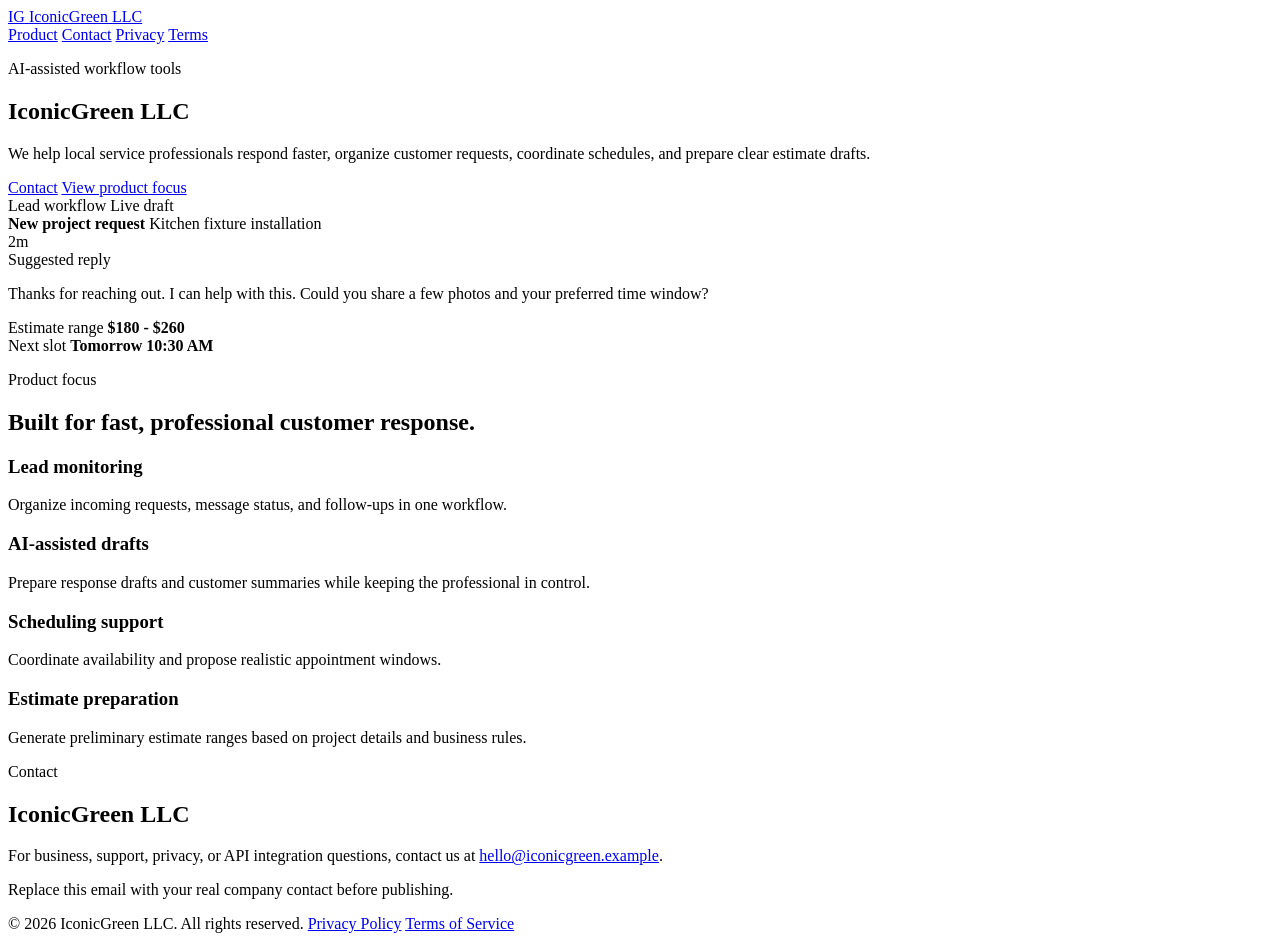
==== index.html @ cc43d06c "Add IconicGreen homepage" ====
<!doctype html>
<html lang="en">
  <head>
    <meta charset="utf-8">
    <meta name="viewport" content="width=device-width, initial-scale=1">
    <meta name="description" content="IconicGreen LLC builds AI-assisted workflow tools for local service professionals.">
    <title>IconicGreen LLC</title>
    <link rel="stylesheet" href="styles.css">
  </head>
  <body>
    <header class="site-header">
      <a class="brand" href="index.html" aria-label="IconicGreen LLC home">
        <span class="brand-mark">IG</span>
        <span>IconicGreen LLC</span>
      </a>
      <nav class="nav" aria-label="Main navigation">
        <a href="#product">Product</a>
        <a href="#contact">Contact</a>
        <a href="privacy.html">Privacy</a>
        <a href="terms.html">Terms</a>
      </nav>
    </header>

    <main>
      <section class="hero">
        <div class="hero-copy">
          <p class="eyebrow">AI-assisted workflow tools</p>
          <h1>IconicGreen LLC</h1>
          <p class="lead">
            We help local service professionals respond faster, organize customer requests,
            coordinate schedules, and prepare clear estimate drafts.
          </p>
          <div class="actions">
            <a class="button primary" href="#contact">Contact</a>
            <a class="button secondary" href="#product">View product focus</a>
          </div>
        </div>

        <aside class="dashboard" aria-label="Product workflow preview">
          <div class="dash-top">
            <span>Lead workflow</span>
            <span class="status">Live draft</span>
          </div>
          <div class="lead-card active">
            <div>
              <strong>New project request</strong>
              <span>Kitchen fixture installation</span>
            </div>
            <span class="time">2m</span>
          </div>
          <div class="reply-box">
            <span class="label">Suggested reply</span>
            <p>
              Thanks for reaching out. I can help with this. Could you share a few photos
              and your preferred time window?
            </p>
          </div>
          <div class="estimate-row">
            <div>
              <span class="label">Estimate range</span>
              <strong>$180 - $260</strong>
            </div>
            <div>
              <span class="label">Next slot</span>
              <strong>Tomorrow 10:30 AM</strong>
            </div>
          </div>
        </aside>
      </section>

      <section id="product" class="section">
        <div class="section-heading">
          <p class="eyebrow">Product focus</p>
          <h2>Built for fast, professional customer response.</h2>
        </div>
        <div class="feature-grid">
          <article class="feature">
            <h3>Lead monitoring</h3>
            <p>Organize incoming requests, message status, and follow-ups in one workflow.</p>
          </article>
          <article class="feature">
            <h3>AI-assisted drafts</h3>
            <p>Prepare response drafts and customer summaries while keeping the professional in control.</p>
          </article>
          <article class="feature">
            <h3>Scheduling support</h3>
            <p>Coordinate availability and propose realistic appointment windows.</p>
          </article>
          <article class="feature">
            <h3>Estimate preparation</h3>
            <p>Generate preliminary estimate ranges based on project details and business rules.</p>
          </article>
        </div>
      </section>

      <section id="contact" class="section contact-section">
        <div>
          <p class="eyebrow">Contact</p>
          <h2>IconicGreen LLC</h2>
          <p>
            For business, support, privacy, or API integration questions, contact us at
            <a href="mailto:hello@iconicgreen.example">hello@iconicgreen.example</a>.
          </p>
          <p class="note">Replace this email with your real company contact before publishing.</p>
        </div>
      </section>
    </main>

    <footer class="site-footer">
      <span>&copy; 2026 IconicGreen LLC. All rights reserved.</span>
      <span>
        <a href="privacy.html">Privacy Policy</a>
        <a href="terms.html">Terms of Service</a>
      </span>
    </footer>
  </body>
</html>
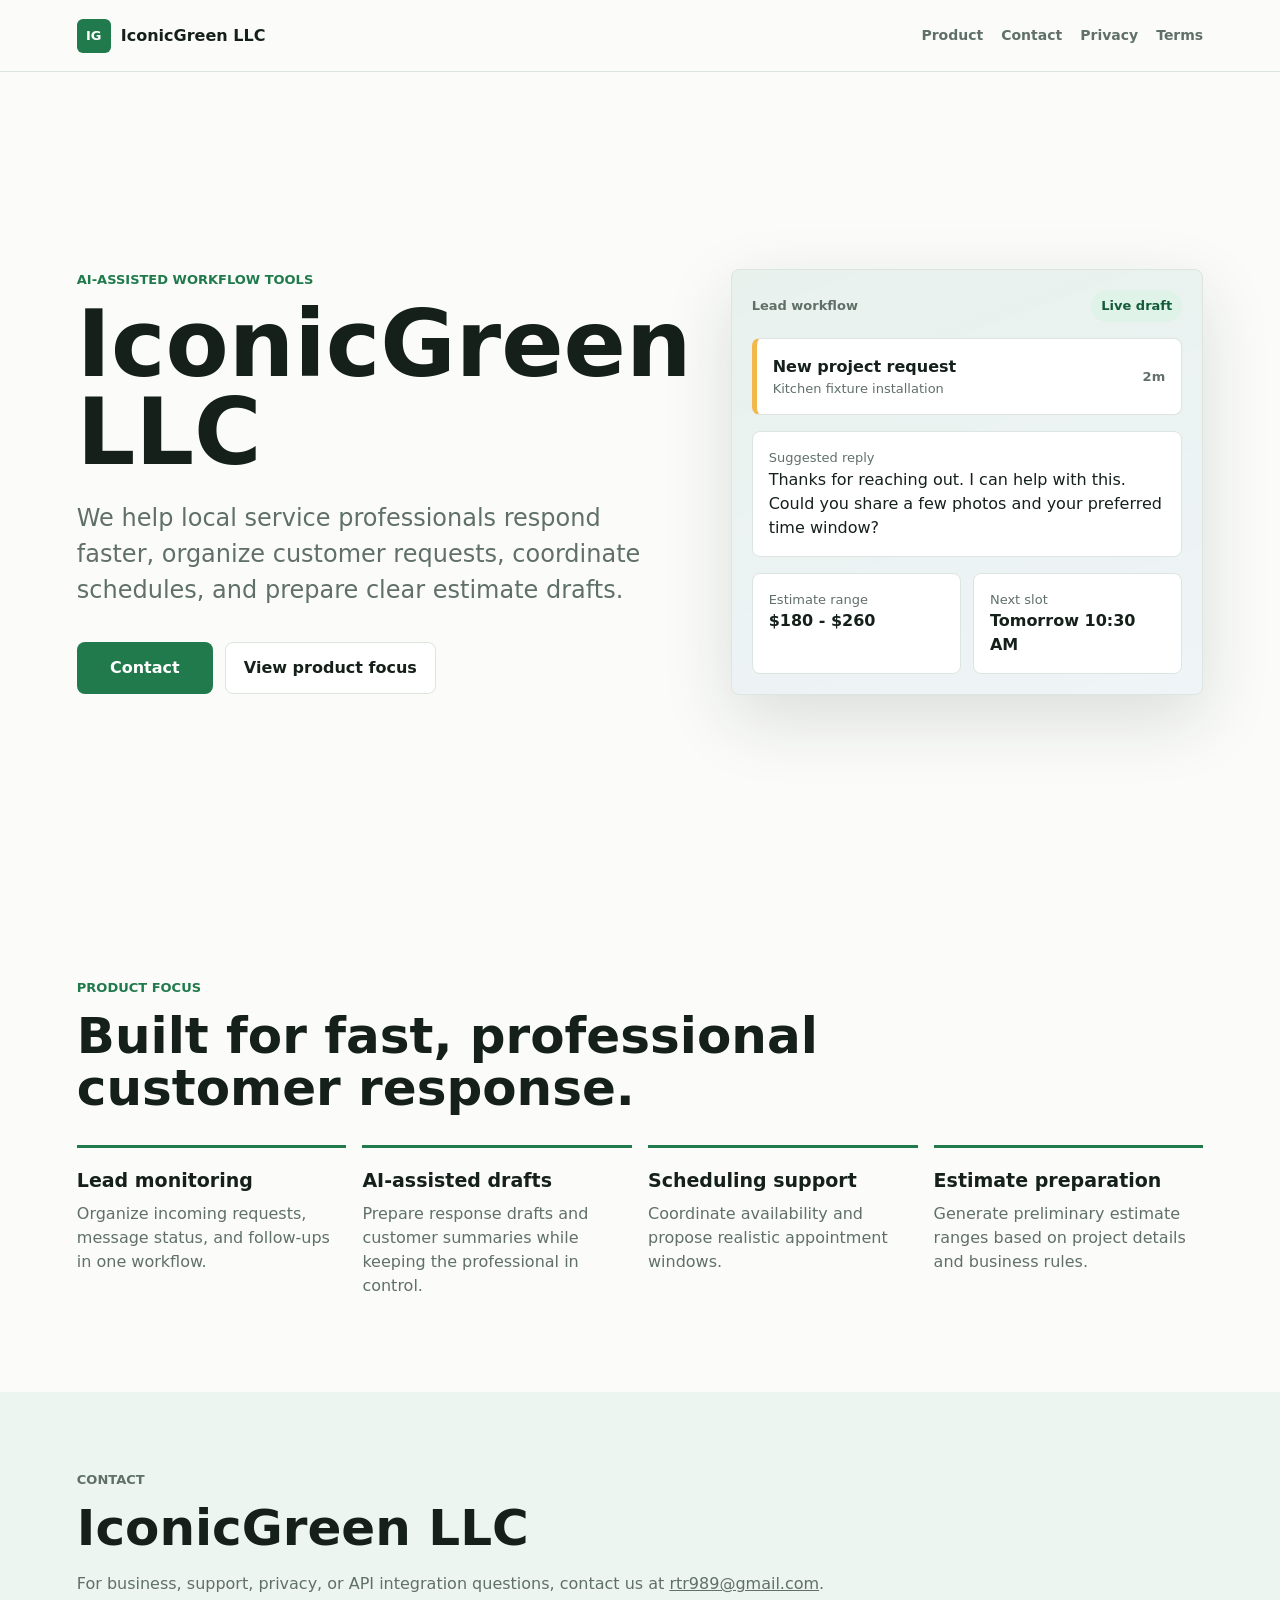
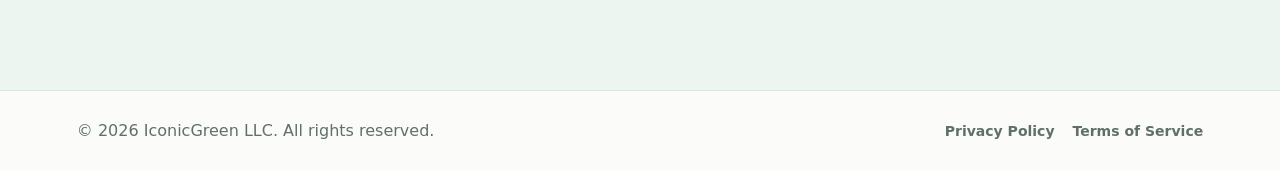
==== commit b5c1e99c: "Update contact email" ====
--- a/index.html
+++ b/index.html
@@ -99,9 +99,8 @@
           <h2>IconicGreen LLC</h2>
           <p>
             For business, support, privacy, or API integration questions, contact us at
-            <a href="mailto:hello@iconicgreen.example">hello@iconicgreen.example</a>.
+            <a href="mailto:rtr989@gmail.com">rtr989@gmail.com</a>.
           </p>
-          <p class="note">Replace this email with your real company contact before publishing.</p>
         </div>
       </section>
     </main>
--- a/styles.css
+++ b/styles.css
@@ -0,0 +1,361 @@
+:root {
+  color-scheme: light;
+  --ink: #15201b;
+  --muted: #607069;
+  --line: #dce5df;
+  --paper: #fbfcfa;
+  --surface: #ffffff;
+  --green: #207a4c;
+  --green-dark: #145c39;
+  --mint: #dff3e8;
+  --amber: #f2b84b;
+  --blue: #2f6f9f;
+  --shadow: 0 24px 70px rgba(21, 32, 27, 0.14);
+}
+
+* {
+  box-sizing: border-box;
+}
+
+html {
+  scroll-behavior: smooth;
+}
+
+body {
+  margin: 0;
+  background: var(--paper);
+  color: var(--ink);
+  font-family: Inter, ui-sans-serif, system-ui, -apple-system, BlinkMacSystemFont, "Segoe UI", sans-serif;
+  line-height: 1.5;
+}
+
+a {
+  color: inherit;
+}
+
+.site-header {
+  align-items: center;
+  background: rgba(251, 252, 250, 0.92);
+  border-bottom: 1px solid var(--line);
+  display: flex;
+  gap: 24px;
+  justify-content: space-between;
+  min-height: 72px;
+  padding: 0 6vw;
+  position: sticky;
+  top: 0;
+  z-index: 10;
+}
+
+.brand {
+  align-items: center;
+  display: inline-flex;
+  font-weight: 800;
+  gap: 10px;
+  text-decoration: none;
+  white-space: nowrap;
+}
+
+.brand-mark {
+  align-items: center;
+  background: var(--green);
+  border-radius: 6px;
+  color: white;
+  display: inline-flex;
+  font-size: 13px;
+  height: 34px;
+  justify-content: center;
+  letter-spacing: 0;
+  width: 34px;
+}
+
+.nav {
+  align-items: center;
+  display: flex;
+  flex-wrap: wrap;
+  gap: 18px;
+  justify-content: flex-end;
+}
+
+.nav a,
+.site-footer a {
+  color: var(--muted);
+  font-size: 14px;
+  font-weight: 650;
+  text-decoration: none;
+}
+
+.nav a:hover,
+.site-footer a:hover {
+  color: var(--green-dark);
+}
+
+.hero {
+  align-items: center;
+  display: grid;
+  gap: 48px;
+  grid-template-columns: minmax(0, 1fr) minmax(330px, 0.78fr);
+  min-height: calc(100vh - 72px);
+  padding: 64px 6vw 72px;
+}
+
+.hero-copy {
+  max-width: 720px;
+}
+
+.eyebrow {
+  color: var(--green);
+  font-size: 13px;
+  font-weight: 800;
+  letter-spacing: 0;
+  margin: 0 0 12px;
+  text-transform: uppercase;
+}
+
+h1,
+h2,
+h3,
+p {
+  margin-top: 0;
+}
+
+h1 {
+  font-size: clamp(48px, 8vw, 92px);
+  line-height: 0.95;
+  margin-bottom: 24px;
+}
+
+h2 {
+  font-size: clamp(30px, 4vw, 50px);
+  line-height: 1.05;
+  margin-bottom: 18px;
+}
+
+h3 {
+  font-size: 19px;
+  margin-bottom: 8px;
+}
+
+.lead {
+  color: var(--muted);
+  font-size: clamp(19px, 2vw, 24px);
+  max-width: 660px;
+}
+
+.actions {
+  display: flex;
+  flex-wrap: wrap;
+  gap: 12px;
+  margin-top: 34px;
+}
+
+.button {
+  border: 1px solid transparent;
+  border-radius: 8px;
+  display: inline-flex;
+  font-weight: 800;
+  justify-content: center;
+  min-width: 136px;
+  padding: 13px 18px;
+  text-decoration: none;
+}
+
+.primary {
+  background: var(--green);
+  color: white;
+}
+
+.secondary {
+  background: white;
+  border-color: var(--line);
+  color: var(--ink);
+}
+
+.dashboard {
+  background:
+    linear-gradient(160deg, rgba(32, 122, 76, 0.1), rgba(47, 111, 159, 0.08)),
+    var(--surface);
+  border: 1px solid var(--line);
+  border-radius: 8px;
+  box-shadow: var(--shadow);
+  display: grid;
+  gap: 16px;
+  padding: 20px;
+}
+
+.dash-top,
+.estimate-row,
+.lead-card {
+  align-items: center;
+  display: flex;
+  gap: 12px;
+  justify-content: space-between;
+}
+
+.dash-top {
+  color: var(--muted);
+  font-size: 13px;
+  font-weight: 800;
+}
+
+.status {
+  background: var(--mint);
+  border-radius: 999px;
+  color: var(--green-dark);
+  padding: 6px 10px;
+}
+
+.lead-card,
+.reply-box,
+.estimate-row > div {
+  background: white;
+  border: 1px solid var(--line);
+  border-radius: 8px;
+  padding: 16px;
+}
+
+.lead-card span,
+.label {
+  color: var(--muted);
+  display: block;
+  font-size: 13px;
+}
+
+.active {
+  border-left: 5px solid var(--amber);
+}
+
+.time {
+  color: var(--blue);
+  font-weight: 800;
+}
+
+.reply-box p {
+  margin-bottom: 0;
+}
+
+.estimate-row {
+  align-items: stretch;
+}
+
+.estimate-row > div {
+  flex: 1;
+}
+
+.section {
+  padding: 78px 6vw;
+}
+
+.section-heading {
+  max-width: 760px;
+}
+
+.feature-grid {
+  display: grid;
+  gap: 16px;
+  grid-template-columns: repeat(4, minmax(0, 1fr));
+  margin-top: 30px;
+}
+
+.feature {
+  border-top: 3px solid var(--green);
+  padding-top: 18px;
+}
+
+.feature p,
+.contact-section p,
+.legal-content p {
+  color: var(--muted);
+}
+
+.contact-section {
+  background: #edf5f0;
+}
+
+.note {
+  font-size: 14px;
+  font-weight: 700;
+}
+
+.site-footer {
+  align-items: center;
+  border-top: 1px solid var(--line);
+  color: var(--muted);
+  display: flex;
+  flex-wrap: wrap;
+  gap: 16px;
+  justify-content: space-between;
+  padding: 28px 6vw;
+}
+
+.site-footer span:last-child {
+  display: inline-flex;
+  gap: 18px;
+}
+
+.legal-page {
+  padding: 64px 6vw;
+}
+
+.legal-content {
+  background: white;
+  border: 1px solid var(--line);
+  border-radius: 8px;
+  margin: 0 auto;
+  max-width: 900px;
+  padding: clamp(28px, 5vw, 56px);
+}
+
+.legal-content h1 {
+  font-size: clamp(42px, 6vw, 68px);
+}
+
+.legal-content h2 {
+  font-size: 24px;
+  margin-top: 34px;
+}
+
+@media (max-width: 900px) {
+  .hero,
+  .feature-grid {
+    grid-template-columns: 1fr;
+  }
+
+  .hero {
+    min-height: auto;
+    padding-top: 48px;
+  }
+
+  .dashboard {
+    max-width: 640px;
+  }
+}
+
+@media (max-width: 620px) {
+  .site-header {
+    align-items: flex-start;
+    flex-direction: column;
+    min-height: 0;
+    padding-bottom: 16px;
+    padding-top: 16px;
+  }
+
+  .nav {
+    justify-content: flex-start;
+  }
+
+  .hero,
+  .section,
+  .legal-page {
+    padding-left: 20px;
+    padding-right: 20px;
+  }
+
+  h1 {
+    font-size: 46px;
+  }
+
+  .estimate-row {
+    flex-direction: column;
+  }
+}
